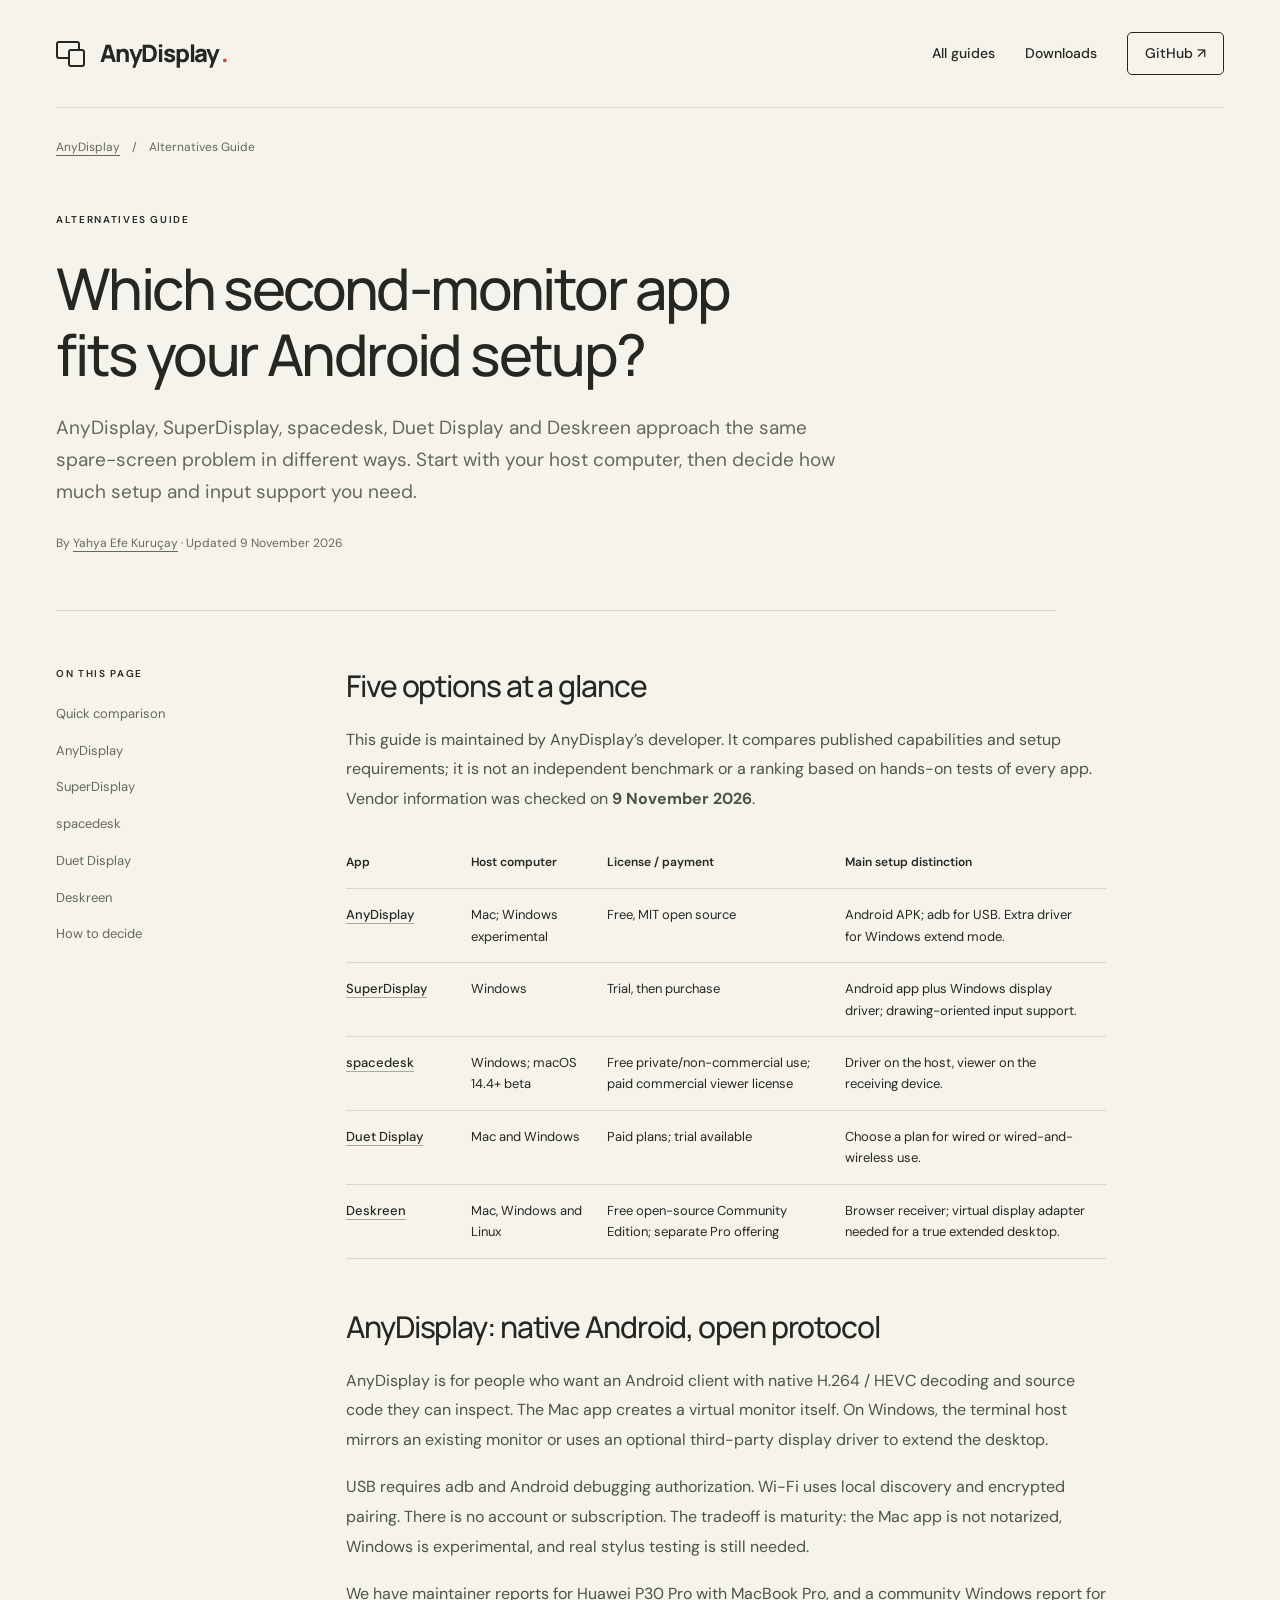
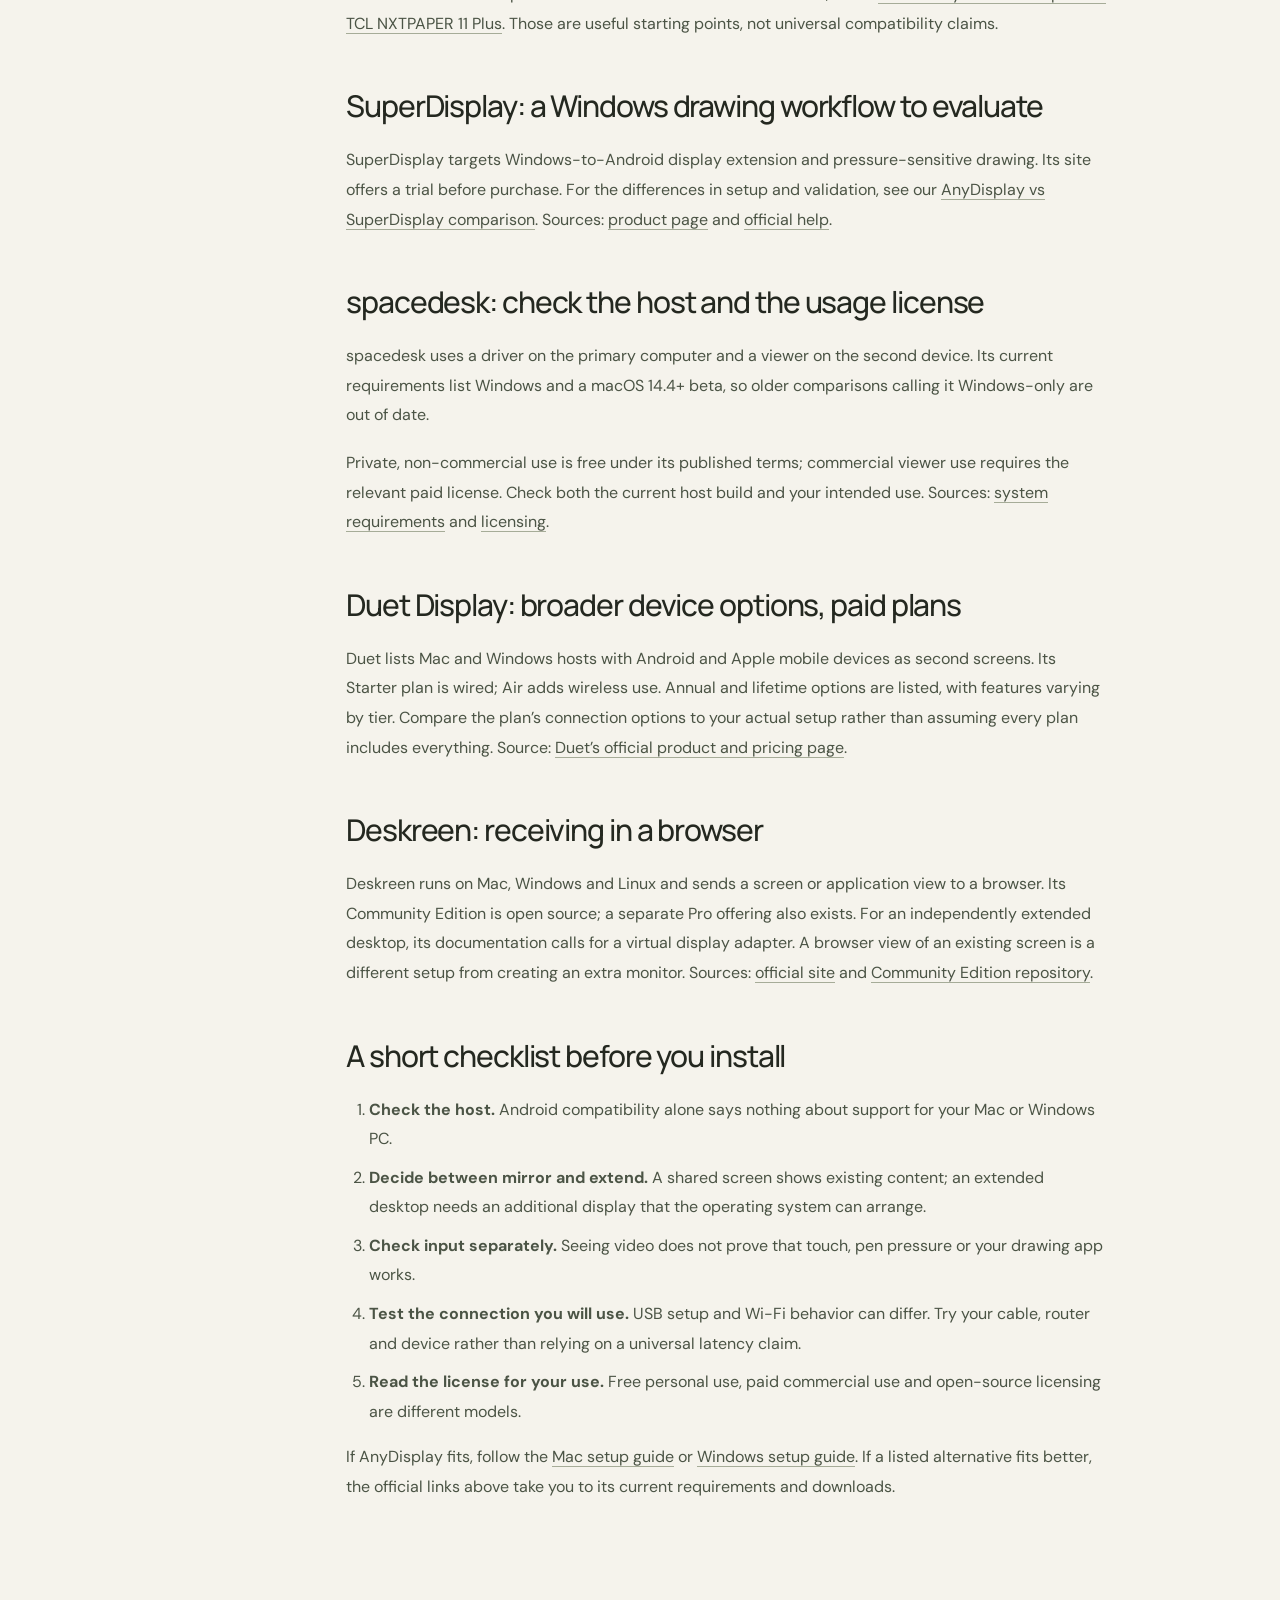
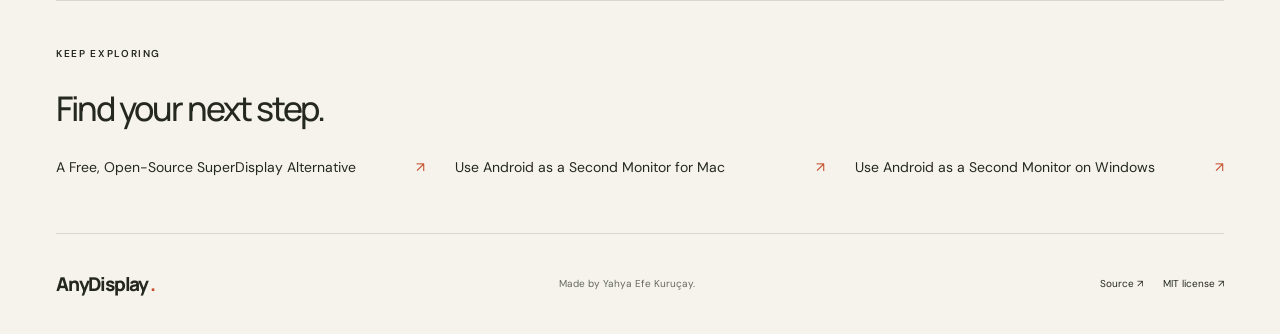
==== docs/android-second-monitor-apps/index.html @ 355de01a "Add comparison and setup guides for Android second monitors" ====
<!doctype html>
<html lang="en">
  <head>
    <meta charset="utf-8" />
    <meta name="viewport" content="width=device-width, initial-scale=1" />
    <title>Android Second Monitor Apps Compared | AnyDisplay</title>
    <meta
      name="description"
      content="Compare AnyDisplay, SuperDisplay, spacedesk, Duet Display and Deskreen for using Android as a second monitor. Platforms, licensing, setup and tradeoffs."
    />
    <meta name="theme-color" content="#f5f3ec" />
    <link
      rel="canonical"
      href="https://efekurucay.com/anydisplay/android-second-monitor-apps/"
    />
    <meta property="og:type" content="article" />
    <meta
      property="og:title"
      content="Android Second Monitor Apps Compared | AnyDisplay"
    />
    <meta
      property="og:description"
      content="Compare AnyDisplay, SuperDisplay, spacedesk, Duet Display and Deskreen for using Android as a second monitor. Platforms, licensing, setup and tradeoffs."
    />
    <meta
      property="og:url"
      content="https://efekurucay.com/anydisplay/android-second-monitor-apps/"
    />
    <meta
      property="og:image"
      content="https://efekurucay.com/anydisplay/assets/social-preview.png"
    />
    <meta name="twitter:card" content="summary_large_image" />
    <meta name="author" content="Yahya Efe Kuruçay" />
    <link rel="icon" href="../assets/logo.svg" type="image/svg+xml" />
    <link rel="preconnect" href="https://fonts.googleapis.com" />
    <link rel="preconnect" href="https://fonts.gstatic.com" crossorigin />
    <link
      href="https://fonts.googleapis.com/css2?family=DM+Sans:wght@400;450;500;600;700&family=Manrope:wght@400;500;600;700;800&display=swap"
      rel="stylesheet"
    />
    <link rel="stylesheet" href="../assets/site.css" />
    <link rel="stylesheet" href="../assets/guides.css" />
    <script type="application/ld+json">
      {
        "@context": "https://schema.org",
        "@graph": [
          {
            "@type": "TechArticle",
            "headline": "Which second-monitor app fits your Android setup?",
            "description": "Compare AnyDisplay, SuperDisplay, spacedesk, Duet Display and Deskreen for using Android as a second monitor. Platforms, licensing, setup and tradeoffs.",
            "url": "https://efekurucay.com/anydisplay/android-second-monitor-apps/",
            "mainEntityOfPage": "https://efekurucay.com/anydisplay/android-second-monitor-apps/",
            "datePublished": "2026-11-09",
            "dateModified": "2026-11-09",
            "author": {
              "@type": "Person",
              "name": "Yahya Efe Kuruçay",
              "url": "https://efekurucay.com/"
            },
            "inLanguage": "en",
            "image": "https://efekurucay.com/anydisplay/assets/social-preview.png"
          },
          {
            "@type": "BreadcrumbList",
            "itemListElement": [
              {
                "@type": "ListItem",
                "position": 1,
                "name": "AnyDisplay",
                "item": "https://efekurucay.com/anydisplay/"
              },
              {
                "@type": "ListItem",
                "position": 2,
                "name": "Which second-monitor app fits your Android setup?",
                "item": "https://efekurucay.com/anydisplay/android-second-monitor-apps/"
              }
            ]
          }
        ]
      }
    </script>
  </head>
  <body>
    <a class="skip" href="#main">Skip to content</a>
    <header class="header wrap">
      <a class="brand" href="../" aria-label="AnyDisplay home"
        ><span class="brand-mark" aria-hidden="true"><i></i><i></i></span
        >AnyDisplay<span class="wordmark-dot">.</span></a
      >
      <nav aria-label="Main navigation">
        <a href="../#guides">All guides</a><a href="../#download">Downloads</a
        ><a class="github-link" href="https://github.com/efekurucay/anydisplay"
          >GitHub ↗</a
        >
      </nav>
    </header>
    <main id="main" class="wrap">
      <nav class="breadcrumbs" aria-label="Breadcrumb">
        <a href="../">AnyDisplay</a><span aria-hidden="true">/</span
        ><span>Alternatives Guide</span>
      </nav>
      <div class="article-heading">
        <p class="eyebrow">ALTERNATIVES GUIDE</p>
        <h1>
          Which second-monitor app<br />
          fits your Android setup?
        </h1>
        <p class="article-lead">
          AnyDisplay, SuperDisplay, spacedesk, Duet Display and Deskreen
          approach the same spare-screen problem in different ways. Start with
          your host computer, then decide how much setup and input support you
          need.
        </p>
        <p class="article-byline">
          By <a href="https://efekurucay.com/">Yahya Efe Kuruçay</a> · Updated
          <time datetime="2026-11-09">9 November 2026</time>
        </p>
      </div>
      <div class="article-layout">
        <aside class="article-toc">
          <p class="eyebrow">ON THIS PAGE</p>
          <nav aria-label="On this page">
            <a href="#compare">Quick comparison</a
            ><a href="#anydisplay">AnyDisplay</a
            ><a href="#superdisplay">SuperDisplay</a
            ><a href="#spacedesk">spacedesk</a><a href="#duet">Duet Display</a
            ><a href="#deskreen">Deskreen</a><a href="#decide">How to decide</a>
          </nav>
        </aside>
        <article class="article-body">
          <section id="compare">
            <h2>Five options at a glance</h2>
            <p>
              This guide is maintained by AnyDisplay’s developer. It compares
              published capabilities and setup requirements; it is not an
              independent benchmark or a ranking based on hands-on tests of
              every app. Vendor information was checked on
              <strong>9 November 2026</strong>.
            </p>
            <div
              class="article-table"
              role="region"
              aria-label="Android second monitor app comparison"
              tabindex="0"
            >
              <table>
                <thead>
                  <tr>
                    <th scope="col">App</th>
                    <th scope="col">Host computer</th>
                    <th scope="col">License / payment</th>
                    <th scope="col">Main setup distinction</th>
                  </tr>
                </thead>
                <tbody>
                  <tr>
                    <th scope="row"><a href="../">AnyDisplay</a></th>
                    <td>Mac; Windows experimental</td>
                    <td>Free, MIT open source</td>
                    <td>
                      Android APK; adb for USB. Extra driver for Windows extend
                      mode.
                    </td>
                  </tr>
                  <tr>
                    <th scope="row">
                      <a href="https://superdisplay.app/">SuperDisplay</a>
                    </th>
                    <td>Windows</td>
                    <td>Trial, then purchase</td>
                    <td>
                      Android app plus Windows display driver; drawing-oriented
                      input support.
                    </td>
                  </tr>
                  <tr>
                    <th scope="row">
                      <a href="https://www.spacedesk.net/">spacedesk</a>
                    </th>
                    <td>Windows; macOS 14.4+ beta</td>
                    <td>
                      Free private/non-commercial use; paid commercial viewer
                      license
                    </td>
                    <td>Driver on the host, viewer on the receiving device.</td>
                  </tr>
                  <tr>
                    <th scope="row">
                      <a href="https://www.duetdisplay.com/">Duet Display</a>
                    </th>
                    <td>Mac and Windows</td>
                    <td>Paid plans; trial available</td>
                    <td>Choose a plan for wired or wired-and-wireless use.</td>
                  </tr>
                  <tr>
                    <th scope="row">
                      <a href="https://deskreen.com/">Deskreen</a>
                    </th>
                    <td>Mac, Windows and Linux</td>
                    <td>
                      Free open-source Community Edition; separate Pro offering
                    </td>
                    <td>
                      Browser receiver; virtual display adapter needed for a
                      true extended desktop.
                    </td>
                  </tr>
                </tbody>
              </table>
            </div>
          </section>
          <section id="anydisplay">
            <h2>AnyDisplay: native Android, open protocol</h2>
            <p>
              AnyDisplay is for people who want an Android client with native
              H.264 / HEVC decoding and source code they can inspect. The Mac
              app creates a virtual monitor itself. On Windows, the terminal
              host mirrors an existing monitor or uses an optional third-party
              display driver to extend the desktop.
            </p>
            <p>
              USB requires adb and Android debugging authorization. Wi-Fi uses
              local discovery and encrypted pairing. There is no account or
              subscription. The tradeoff is maturity: the Mac app is not
              notarized, Windows is experimental, and real stylus testing is
              still needed.
            </p>
            <p>
              We have maintainer reports for Huawei P30 Pro with MacBook Pro,
              and a
              <a href="https://github.com/efekurucay/anydisplay/pull/3"
                >community Windows report for TCL NXTPAPER 11 Plus</a
              >. Those are useful starting points, not universal compatibility
              claims.
            </p>
          </section>
          <section id="superdisplay">
            <h2>SuperDisplay: a Windows drawing workflow to evaluate</h2>
            <p>
              SuperDisplay targets Windows-to-Android display extension and
              pressure-sensitive drawing. Its site offers a trial before
              purchase. For the differences in setup and validation, see our
              <a href="../superdisplay-alternative/"
                >AnyDisplay vs SuperDisplay comparison</a
              >. Sources:
              <a href="https://superdisplay.app/">product page</a> and
              <a href="https://superdisplay.app/help/">official help</a>.
            </p>
          </section>
          <section id="spacedesk">
            <h2>spacedesk: check the host and the usage license</h2>
            <p>
              spacedesk uses a driver on the primary computer and a viewer on
              the second device. Its current requirements list Windows and a
              macOS 14.4+ beta, so older comparisons calling it Windows-only are
              out of date.
            </p>
            <p>
              Private, non-commercial use is free under its published terms;
              commercial viewer use requires the relevant paid license. Check
              both the current host build and your intended use. Sources:
              <a href="https://manual.spacedesk.net/SystemRequirements.html"
                >system requirements</a
              >
              and <a href="https://www.spacedesk.net/licensing/">licensing</a>.
            </p>
          </section>
          <section id="duet">
            <h2>Duet Display: broader device options, paid plans</h2>
            <p>
              Duet lists Mac and Windows hosts with Android and Apple mobile
              devices as second screens. Its Starter plan is wired; Air adds
              wireless use. Annual and lifetime options are listed, with
              features varying by tier. Compare the plan’s connection options to
              your actual setup rather than assuming every plan includes
              everything. Source:
              <a href="https://www.duetdisplay.com/"
                >Duet’s official product and pricing page</a
              >.
            </p>
          </section>
          <section id="deskreen">
            <h2>Deskreen: receiving in a browser</h2>
            <p>
              Deskreen runs on Mac, Windows and Linux and sends a screen or
              application view to a browser. Its Community Edition is open
              source; a separate Pro offering also exists. For an independently
              extended desktop, its documentation calls for a virtual display
              adapter. A browser view of an existing screen is a different setup
              from creating an extra monitor. Sources:
              <a href="https://deskreen.com/">official site</a> and
              <a href="https://github.com/pavlobu/deskreen"
                >Community Edition repository</a
              >.
            </p>
          </section>
          <section id="decide">
            <h2>A short checklist before you install</h2>
            <ol>
              <li>
                <strong>Check the host.</strong> Android compatibility alone
                says nothing about support for your Mac or Windows PC.
              </li>
              <li>
                <strong>Decide between mirror and extend.</strong> A shared
                screen shows existing content; an extended desktop needs an
                additional display that the operating system can arrange.
              </li>
              <li>
                <strong>Check input separately.</strong> Seeing video does not
                prove that touch, pen pressure or your drawing app works.
              </li>
              <li>
                <strong>Test the connection you will use.</strong> USB setup and
                Wi-Fi behavior can differ. Try your cable, router and device
                rather than relying on a universal latency claim.
              </li>
              <li>
                <strong>Read the license for your use.</strong> Free personal
                use, paid commercial use and open-source licensing are different
                models.
              </li>
            </ol>
            <p>
              If AnyDisplay fits, follow the
              <a href="../android-second-monitor-mac/">Mac setup guide</a> or
              <a href="../android-second-monitor-windows/"
                >Windows setup guide</a
              >. If a listed alternative fits better, the official links above
              take you to its current requirements and downloads.
            </p>
          </section>
        </article>
      </div>
      <section class="related-guides">
        <p class="eyebrow">KEEP EXPLORING</p>
        <h2>Find your next step.</h2>
        <div>
          <a href="../superdisplay-alternative/"
            >A Free, Open-Source SuperDisplay Alternative<span
              aria-hidden="true"
              >↗</span
            ></a
          ><a href="../android-second-monitor-mac/"
            >Use Android as a Second Monitor for Mac<span aria-hidden="true"
              >↗</span
            ></a
          ><a href="../android-second-monitor-windows/"
            >Use Android as a Second Monitor on Windows<span aria-hidden="true"
              >↗</span
            ></a
          >
        </div>
      </section>
    </main>
    <footer class="wrap">
      <a class="brand" href="../"
        >AnyDisplay<span class="wordmark-dot">.</span></a
      >
      <p>Made by <a href="https://efekurucay.com">Yahya Efe Kuruçay</a>.</p>
      <div>
        <a href="https://github.com/efekurucay/anydisplay">Source ↗</a
        ><a href="https://github.com/efekurucay/anydisplay/blob/main/LICENSE"
          >MIT license ↗</a
        >
      </div>
    </footer>
  </body>
</html>
---- docs/assets/site.css ----
:root {
  --paper: #f5f3ec;
  --ink: #242820;
  --muted: #65685e;
  --line: #d7d8cb;
  --orange: #c74b29;
  --lime: #d9ed9d;
  --green: #253e34;
  --font: "DM Sans", "Avenir Next", sans-serif;
  --display: "Manrope", "Avenir Next", sans-serif;
}
* {
  box-sizing: border-box;
}
html {
  scroll-behavior: smooth;
  scroll-padding-top: 25px;
}
body {
  margin: 0;
  background: var(--paper);
  color: var(--ink);
  font-family: var(--font);
  font-size: 16px;
  line-height: 1.6;
}
a {
  color: inherit;
  text-underline-offset: 4px;
}
button,
a {
  -webkit-tap-highlight-color: transparent;
}
a:focus-visible,
button:focus-visible,
summary:focus-visible,
[tabindex]:focus-visible {
  outline: 3px solid var(--orange);
  outline-offset: 6px;
}
button {
  font: inherit;
}
img {
  max-width: 100%;
  height: auto;
  display: block;
}
.wrap {
  max-width: 1280px;
  width: calc(100% - 112px);
  margin-inline: auto;
}
.skip {
  position: absolute;
  left: 20px;
  top: -100px;
  background: var(--ink);
  color: white;
  padding: 12px;
  z-index: 10;
}
.skip:focus {
  top: 10px;
}
.header {
  height: 108px;
  display: flex;
  align-items: center;
  justify-content: space-between;
  border-bottom: 1px solid var(--line);
}
.brand {
  font-family: var(--display);
  font-size: 24px;
  font-weight: 800;
  letter-spacing: -1.2px;
  text-decoration: none;
  display: flex;
  align-items: center;
  gap: 10px;
}
.wordmark-dot {
  color: var(--orange);
  margin-left: -8px;
}
.brand-mark {
  position: relative;
  width: 31px;
  height: 29px;
  display: inline-block;
  margin-right: 3px;
}
.brand-mark i {
  position: absolute;
  display: block;
  width: 24px;
  height: 18px;
  border: 2px solid var(--ink);
  border-radius: 3px;
  top: 2px;
  left: 0;
}
.brand-mark i + i {
  background: var(--paper);
  top: 10px;
  left: 12px;
  width: 17px;
  height: 18px;
}
nav {
  display: flex;
  gap: 30px;
  align-items: center;
  font-size: 14px;
  font-weight: 500;
}
nav a {
  text-decoration: none;
}
nav a:hover,
.text-link:hover {
  color: var(--orange);
}
.github-link {
  border: 1px solid var(--ink);
  padding: 9px 17px;
  border-radius: 5px;
}
.hero {
  display: grid;
  grid-template-columns: 1.02fr 1fr;
  gap: 8px;
  align-items: center;
  padding-top: 94px;
  padding-bottom: 94px;
  min-height: 660px;
}
.eyebrow {
  font: 600 10px/1.5 var(--font);
  letter-spacing: 1.65px;
  margin: 0 0 28px;
  display: flex;
  gap: 9px;
  align-items: center;
}
.status-dot {
  width: 7px;
  height: 7px;
  display: inline-block;
  flex-shrink: 0;
  border-radius: 50%;
  background: #688143;
}
.hero h1 {
  font: 600 clamp(42px, 4.7vw, 66px) / 1.07 var(--display);
  letter-spacing: -3.4px;
  margin: 0 0 28px;
  white-space: nowrap;
}
.hero h1 em {
  font-style: normal;
  color: var(--orange);
}
.hero-description {
  font-size: 21px;
  line-height: 1.5;
  margin: 0 0 16px;
  letter-spacing: -0.4px;
}
.hero-detail {
  max-width: 360px;
  font-size: 15px;
  color: var(--muted);
  margin: 0 0 29px;
}
.hero-actions {
  display: flex;
  gap: 22px;
  align-items: center;
}
.button {
  display: inline-flex;
  gap: 30px;
  align-items: center;
  justify-content: space-between;
  text-decoration: none;
  font-weight: 600;
  font-size: 14px;
  min-height: 51px;
  padding: 14px 21px;
  border-radius: 5px;
  transition:
    transform 0.2s,
    background 0.2s;
}
.button:hover {
  transform: translateY(-2px);
}
.primary {
  background: var(--orange);
  color: white;
}
.primary:hover {
  background: #ac3f22;
}
.dark {
  background: var(--ink);
  color: white;
}
.outline {
  border: 1px solid var(--line);
  background: transparent;
}
.outline:hover {
  background: white;
}
.text-link {
  font-size: 13px;
  font-weight: 600;
  text-decoration: none;
}
.fine-print {
  font-size: 11px;
  color: var(--muted);
  margin-top: 20px;
}
.hero-art {
  height: 430px;
  position: relative;
  isolation: isolate;
  margin-left: -15px;
}
.art-label {
  position: absolute;
  font-size: 9px;
  letter-spacing: 2px;
  font-weight: 500;
  color: var(--muted);
}
.top-label {
  left: 30px;
  top: 7px;
  display: flex;
  gap: 15px;
  align-items: center;
}
.tiny-cross {
  font-size: 23px;
  font-weight: 400;
}
.bottom-label {
  bottom: 1px;
  right: 0;
  display: flex;
  gap: 15px;
}
.orbit {
  border: 1px solid #dedfd1;
  border-radius: 50%;
  position: absolute;
  z-index: -1;
  width: 390px;
  height: 390px;
  top: 12px;
  left: 67px;
}
.orbit-two {
  width: 310px;
  height: 310px;
  left: 107px;
  top: 52px;
}
.laptop {
  position: absolute;
  width: 90%;
  left: 0;
  top: 78px;
  transform: rotate(-6deg);
}
.laptop-screen {
  background: #313832;
  border-radius: 13px 13px 4px 4px;
  padding: 9px 9px 12px;
  box-shadow: 0 18px 30px #28342216;
}
.desktop {
  position: relative;
  aspect-ratio: 1.63;
  background: #cbd9c5;
  overflow: hidden;
  border-radius: 5px;
}
.desktop-bar {
  height: 17px;
  display: flex;
  align-items: center;
  justify-content: space-between;
  padding: 0 12px;
  background: #e2e8da;
  font-size: 6px;
  font-weight: 700;
  position: relative;
  z-index: 1;
}
.sun {
  width: 90px;
  height: 90px;
  border-radius: 50%;
  background: #ecdd9c;
  position: absolute;
  right: 24px;
  top: 34px;
}
.hill {
  position: absolute;
  width: 100%;
  height: 85%;
  border-radius: 50% 70% 0 0;
  bottom: -26%;
  background: #718a66;
  transform: rotate(-24deg);
  left: -12%;
}
.hill-front {
  left: 45%;
  bottom: -31%;
  background: #355448;
  transform: rotate(25deg);
}
.work-window {
  position: absolute;
  top: 42px;
  left: 24px;
  width: 68%;
  background: #f7f6ee;
  border-radius: 4px;
  box-shadow: 0 9px 20px #1a30252b;
  overflow: hidden;
}
.window-bar {
  height: 20px;
  background: #eeeee4;
  display: flex;
  align-items: center;
  gap: 3px;
  padding: 0 7px;
}
.window-bar b {
  width: 4px;
  height: 4px;
  border-radius: 50%;
  background: #ba7964;
}
.window-bar b:nth-child(2) {
  background: #c7b96e;
}
.window-bar b:nth-child(3) {
  background: #8d9e75;
}
.window-bar span {
  font-size: 5px;
  color: #777d70;
  margin-left: 10px;
}
.window-content {
  padding: 17px 20px;
}
.window-content small {
  font-size: 5px;
  letter-spacing: 1px;
  color: var(--muted);
}
.window-content strong {
  font-family: var(--display);
  font-size: 21px;
  line-height: 1.25;
  display: block;
  letter-spacing: -1px;
  margin: 6px 0 12px;
}
.fake-lines {
  display: grid;
  gap: 4px;
}
.fake-lines i {
  height: 3px;
  background: #dcdfd1;
  width: 80%;
}
.fake-lines i:nth-child(2) {
  width: 90%;
}
.fake-lines i:nth-child(3) {
  width: 60%;
}
.laptop-base {
  position: relative;
  width: 109%;
  height: 11px;
  margin-left: -4.5%;
  background: linear-gradient(#b1b7ad, #d1d4cb);
  border-radius: 1px 1px 50% 50%;
  box-shadow: 0 20px 24px #30392a1a;
}
.laptop-base:after {
  content: "";
  position: absolute;
  left: 40%;
  top: 0;
  width: 20%;
  height: 4px;
  background: #8a9489;
  border-radius: 0 0 6px 6px;
}
.tablet {
  position: absolute;
  width: 39%;
  height: 242px;
  right: -13px;
  top: 175px;
  background: #30362e;
  border-radius: 17px;
  transform: rotate(9deg);
  padding: 9px;
  box-shadow: 0 18px 35px #23342d35;
}
.tablet-screen {
  position: relative;
  background: #e9b88a;
  height: 100%;
  border-radius: 9px;
  padding: 15px;
  overflow: hidden;
}
.tablet-camera {
  position: absolute;
  width: 3px;
  height: 3px;
  top: 4px;
  left: 50%;
  border-radius: 50%;
  background: #899388;
}
.tablet-note > span {
  font-size: 6px;
  letter-spacing: 1px;
}
.note-flower {
  font-size: 70px;
  line-height: 1.15;
  color: #953b27;
  margin-top: 7px;
}
.tablet-note strong {
  font: 600 22px/1.1 var(--display);
  letter-spacing: -1px;
  display: block;
}
.note-rule {
  height: 1px;
  background: #b78768;
  margin: 12px 0 5px;
}
.tablet-note small {
  font-size: 7px;
}
.tablet-toolbar {
  position: absolute;
  display: flex;
  justify-content: space-around;
  padding: 4px 5px;
  background: #28362eea;
  color: #f5f3ec;
  border-radius: 15px;
  width: 72%;
  bottom: 8px;
  left: 14%;
  font-size: 11px;
}
.connection-tag {
  position: absolute;
  display: flex;
  gap: 8px;
  align-items: center;
  left: 38px;
  bottom: 18px;
  background: var(--paper);
  border: 1px solid var(--line);
  border-radius: 4px;
  padding: 8px 12px;
  font-size: 9px;
  transform: rotate(-3deg);
}
.compatibility {
  display: flex;
  align-items: center;
  justify-content: space-between;
  gap: 24px;
  border-top: 1px solid var(--line);
  border-bottom: 1px solid var(--line);
  padding-block: 25px;
}
.compatibility > span {
  font-size: 9px;
  letter-spacing: 1.2px;
  color: var(--muted);
}
.compatibility > div {
  font: 600 16px var(--display);
  display: flex;
  align-items: center;
  gap: 12px;
}
.compatibility small {
  font: 400 10px var(--font);
  color: var(--muted);
}
.compatibility b {
  font-weight: 400;
  color: #94998a;
  font-size: 19px;
  margin: 0 9px;
}
.compatibility > a {
  font-size: 10px;
  text-decoration: none;
}
.section {
  padding-block: 95px;
}
h2 {
  font: 500 clamp(32px, 3.6vw, 48px) / 1.15 var(--display);
  letter-spacing: -2px;
  margin: 0;
}
h3 {
  font-family: var(--display);
  font-weight: 600;
  letter-spacing: -0.6px;
}
.intro {
  display: grid;
  grid-template-columns: 1fr 1fr;
  gap: 90px;
  padding-bottom: 65px;
}
.intro .eyebrow {
  margin-bottom: 20px;
}
.intro-copy {
  padding-top: 30px;
}
.intro-copy > p:first-child {
  font-size: 19px;
  line-height: 1.65;
  color: var(--ink);
  margin-top: 0;
}
.intro-copy p {
  font-size: 14px;
  color: var(--muted);
}
.intro-copy .text-link {
  display: inline-block;
  margin-top: 8px;
}
.features {
  display: grid;
  grid-template-columns: repeat(3, 1fr);
  margin-bottom: 95px;
}
.feature {
  padding: 22px 30px 10px 0;
  border-top: 1px solid var(--line);
  position: relative;
}
.feature + .feature {
  padding-left: 35px;
  border-left: 1px solid var(--line);
}
.feature-number {
  font-size: 10px;
  color: var(--muted);
  position: absolute;
  right: 25px;
  top: 23px;
}
.feature-symbol {
  height: 85px;
  font-size: 50px;
  font-weight: 400;
  line-height: 1.6;
  color: var(--green);
}
.screens {
  position: relative;
  width: 65px;
}
.screens span {
  position: absolute;
  top: 14px;
  left: 17px;
}
.feature h3 {
  font-size: 21px;
  margin: 13px 0;
}
.feature p {
  font-size: 13px;
  color: var(--muted);
  max-width: 300px;
  margin: 0;
}
.proof {
  background: var(--green);
  color: var(--paper);
}
.proof-grid {
  display: grid;
  grid-template-columns: 1fr 1.15fr;
  gap: 90px;
  align-items: center;
}
.proof .eyebrow {
  color: #cad6b6;
}
.proof h2 {
  font-size: 43px;
}
.proof p {
  color: #ccd4c6;
  font-size: 14px;
  max-width: 345px;
}
.measurement {
  display: flex;
  align-items: center;
  gap: 24px;
  margin-top: 26px;
}
.measurement > strong {
  font: 500 66px/1 var(--display);
  letter-spacing: -4px;
  color: var(--lime);
}
.measurement > strong span {
  font-size: 20px;
  letter-spacing: -0.5px;
  margin-left: 4px;
}
.measurement > div {
  font-size: 12px;
  line-height: 1.8;
}
.measurement small {
  font-size: 10px;
  color: #b9c8b2;
}
.proof .proof-note {
  font-size: 10px;
  margin-top: 22px;
  color: #b9c8b2;
}
.proof figure {
  margin: 0;
}
.proof-image {
  padding: 12px;
  border: 1px solid #697a67;
  border-radius: 14px;
  background: #1b2a24;
  box-shadow: 0 20px 50px #0002;
  transform: rotate(-3deg);
}
.proof-image img {
  border-radius: 7px;
}
.proof figcaption {
  font-size: 10px;
  color: #d1d8c8;
  margin-top: 28px;
  display: flex;
  align-items: center;
  gap: 8px;
}
.proof .status-dot {
  background: var(--lime);
}
.download .section-heading > p:last-child {
  font-size: 15px;
  color: var(--muted);
  margin: 17px 0 33px;
}
.download-grid {
  display: grid;
  grid-template-columns: repeat(3, 1fr);
  gap: 14px;
}
.download-card {
  padding: 25px;
  border: 1px solid var(--line);
  border-radius: 6px;
  display: flex;
  flex-direction: column;
}
.android-card {
  background: var(--lime);
  border-color: var(--lime);
}
.download-top {
  display: flex;
  align-items: center;
  justify-content: space-between;
  font-size: 9px;
  letter-spacing: 1px;
}
.download-top > span:last-child {
  font-size: 24px;
}
.download-card h3 {
  font-size: 29px;
  margin: 28px 0 5px;
  display: flex;
  align-items: center;
  gap: 10px;
  flex-wrap: wrap;
}
.download-card p {
  font-size: 12px;
  color: #555f4c;
  margin: 0 0 30px;
}
.download-card .button {
  font-size: 12px;
  gap: 6px;
  margin-top: auto;
  min-height: 47px;
}
.download-card small {
  display: block;
  font-size: 10px;
  color: #56634e;
  margin-top: 15px;
  min-height: 34px;
}
.experimental {
  font: 500 8px var(--font);
  letter-spacing: 0.1px;
  padding: 4px 6px;
  border: 1px solid #bbbfaf;
  border-radius: 3px;
}
.download-foot {
  display: flex;
  justify-content: space-between;
  font-size: 10px;
  margin-top: 20px;
  color: var(--muted);
}
.setup {
  background: #ebece2;
  border-block: 1px solid var(--line);
}
.setup-grid {
  display: grid;
  grid-template-columns: 1fr 1.2fr;
  gap: 90px;
}
.setup-grid > div > p:not(.eyebrow) {
  font-size: 14px;
  color: var(--muted);
  margin-top: 23px;
}
.platform-switch {
  display: flex;
  gap: 4px;
  padding: 4px;
  background: #dedfd3;
  width: max-content;
  border-radius: 6px;
  margin: 27px 0;
}
.platform-switch button {
  border: 0;
  background: transparent;
  padding: 9px 25px;
  cursor: pointer;
  border-radius: 4px;
  font-size: 12px;
  color: var(--muted);
}
.platform-switch button[aria-pressed="true"] {
  background: var(--paper);
  color: var(--ink);
  box-shadow: 0 1px 5px #2221;
}
.setup-steps ol {
  list-style: none;
  counter-reset: steps;
  margin: 0;
  padding: 0;
}
.setup-steps li {
  counter-increment: steps;
  position: relative;
  padding: 0 0 25px 45px;
  margin-bottom: 24px;
  border-bottom: 1px solid #d0d3c3;
}
.setup-steps li:last-child {
  border: 0;
  margin-bottom: 0;
  padding-bottom: 0;
}
.setup-steps li:before {
  content: "0" counter(steps);
  position: absolute;
  left: 0;
  top: 4px;
  font-size: 11px;
  color: #728066;
}
.setup-steps h3 {
  font-size: 19px;
  margin: 0 0 11px;
}
.setup-steps p {
  font-size: 13px;
  color: #5d6656;
  margin: 9px 0;
}
.setup-steps pre {
  white-space: pre-wrap;
  overflow-wrap: anywhere;
  background: #dedfd3;
  padding: 12px;
  font-size: 11px;
  border-radius: 4px;
}
.device-heading {
  display: flex;
  align-items: end;
  justify-content: space-between;
  margin-bottom: 35px;
}
.device-table {
  overflow-x: auto;
}
table {
  width: 100%;
  border-collapse: collapse;
  font-size: 13px;
  text-align: left;
}
th,
td {
  padding: 22px 15px 22px 0;
  border-bottom: 1px solid var(--line);
  vertical-align: top;
}
thead th {
  font-size: 10px;
  color: var(--muted);
  font-weight: 400;
  letter-spacing: 1px;
}
tbody th {
  font-weight: 500;
  width: 37%;
}
tbody th span {
  display: block;
  font-size: 10px;
  color: var(--muted);
  font-weight: 400;
  margin-top: 4px;
}
td a {
  font-size: 10px;
  color: var(--muted);
}
.faq {
  display: grid;
  grid-template-columns: 1fr 1.2fr;
  gap: 90px;
  border-top: 1px solid var(--line);
  padding-top: 65px;
}
.faq h2 {
  font-size: 34px;
}
.questions details {
  border-bottom: 1px solid var(--line);
}
summary {
  list-style: none;
  padding: 18px 30px 18px 0;
  cursor: pointer;
  position: relative;
  font-size: 14px;
  font-weight: 500;
}
summary::-webkit-details-marker {
  display: none;
}
summary:after {
  content: "+";
  position: absolute;
  right: 0;
  font-size: 20px;
  font-weight: 400;
  top: 13px;
}
details[open] summary:after {
  content: "−";
}
.questions p {
  font-size: 13px;
  color: var(--muted);
  margin: 0 0 23px;
  padding-right: 20px;
}
.closing {
  background: #e5e8d7;
  padding-block: 75px;
  overflow: hidden;
}
.closing .wrap {
  position: relative;
}
.closing h2 {
  font-size: 52px;
  margin-bottom: 30px;
  max-width: 650px;
}
.closing .eyebrow {
  margin-bottom: 22px;
}
.closing-flower {
  position: absolute;
  right: 25px;
  top: -30px;
  color: #8a9b6d;
  font-size: 260px;
  line-height: 1;
  transform: rotate(15deg);
  pointer-events: none;
}
footer {
  display: flex;
  align-items: center;
  justify-content: space-between;
  padding-block: 32px;
  gap: 20px;
}
footer .brand {
  font-size: 19px;
}
footer p {
  font-size: 10px;
  color: var(--muted);
}
footer > div {
  display: flex;
  gap: 20px;
  font-size: 10px;
}
footer a {
  text-decoration: none;
}
[hidden] {
  display: none !important;
}
@media (min-width: 1500px) {
  .hero h1 {
    font-size: 74px;
  }
  .hero-art {
    height: 470px;
  }
  .laptop {
    top: 90px;
  }
  .tablet {
    height: 270px;
    top: 200px;
  }
  .window-content strong {
    font-size: 27px;
  }
  .window-content {
    padding: 25px;
  }
  .tablet-note strong {
    font-size: 26px;
  }
  .note-flower {
    font-size: 82px;
  }
}
@media (max-width: 1050px) {
  .wrap {
    width: calc(100% - 64px);
  }
  .hero {
    padding-block: 65px;
    min-height: 590px;
  }
  .hero h1 {
    font-size: 48px;
    letter-spacing: -2.7px;
  }
  .hero-actions {
    gap: 14px;
  }
  .hero-actions .text-link {
    font-size: 11px;
  }
  .hero-art {
    height: 360px;
    margin-left: 0;
  }
  .tablet {
    height: 210px;
    top: 140px;
    right: 0;
  }
  .laptop {
    top: 60px;
  }
  .window-content {
    padding: 12px;
  }
  .window-content strong {
    font-size: 18px;
  }
  .work-window {
    top: 30px;
    left: 16px;
  }
  .tablet-screen {
    padding: 11px;
  }
  .tablet-note strong {
    font-size: 19px;
  }
  .note-flower {
    font-size: 53px;
  }
  .orbit {
    width: 300px;
    height: 300px;
    left: 30px;
    top: 20px;
  }
  .orbit-two {
    width: 230px;
    height: 230px;
    left: 65px;
    top: 55px;
  }
  .top-label {
    top: 0;
    left: 10px;
  }
  .bottom-label {
    bottom: -25px;
  }
  .connection-tag {
    bottom: 0;
    left: 0;
    font-size: 8px;
  }
  .compatibility {
    flex-wrap: wrap;
  }
  .compatibility > span {
    display: none;
  }
  .intro,
  .proof-grid,
  .setup-grid,
  .faq {
    gap: 45px;
  }
  .download-card {
    padding: 20px;
  }
  .download-card h3 {
    font-size: 25px;
  }
  .closing-flower {
    font-size: 210px;
    right: 0;
    top: 0;
  }
}
@media (max-width: 760px) {
  .wrap {
    width: calc(100% - 40px);
  }
  .header {
    height: 80px;
  }
  .brand {
    font-size: 22px;
  }
  nav {
    gap: 16px;
  }
  nav > a:first-child {
    display: none;
  }
  nav a {
    font-size: 11px;
  }
  .github-link {
    padding: 7px 10px;
  }
  .hero {
    grid-template-columns: 1fr;
    padding-top: 50px;
    padding-bottom: 50px;
    gap: 35px;
    min-height: auto;
  }
  .hero h1 {
    font-size: clamp(43px, 8.6vw, 64px);
    letter-spacing: -2.5px;
  }
  .eyebrow {
    font-size: 9px;
    margin-bottom: 22px;
    letter-spacing: 1.2px;
  }
  .hero-description {
    font-size: 20px;
  }
  .hero-detail {
    max-width: 410px;
  }
  .hero-actions {
    gap: 25px;
  }
  .hero-actions .text-link {
    font-size: 12px;
  }
  .hero-art {
    width: min(500px, 100%);
    justify-self: center;
    height: 390px;
    margin-top: 5px;
  }
  .laptop {
    top: 65px;
    width: 88%;
  }
  .tablet {
    top: 160px;
    width: 37%;
    height: 228px;
  }
  .window-content {
    padding: 18px;
  }
  .window-content strong {
    font-size: 22px;
  }
  .tablet-note strong {
    font-size: 23px;
  }
  .note-flower {
    font-size: 62px;
  }
  .orbit {
    left: 15%;
    width: 320px;
    height: 320px;
  }
  .orbit-two {
    left: calc(15% + 35px);
    top: 55px;
    width: 250px;
    height: 250px;
  }
  .bottom-label {
    bottom: -10px;
    font-size: 8px;
  }
  .connection-tag {
    bottom: 10px;
  }
  .compatibility {
    justify-content: center;
    gap: 15px;
    padding-block: 22px;
  }
  .compatibility > div {
    font-size: 13px;
    gap: 7px;
  }
  .compatibility small {
    font-size: 9px;
  }
  .compatibility b {
    margin: 0 4px;
  }
  .compatibility > a {
    display: none;
  }
  .section {
    padding-block: 60px;
  }
  .intro,
  .proof-grid,
  .setup-grid,
  .faq {
    grid-template-columns: 1fr;
    gap: 27px;
  }
  .intro {
    padding-bottom: 35px;
  }
  h2 {
    font-size: 36px;
  }
  .intro-copy {
    padding-top: 0;
  }
  .intro-copy > p:first-child {
    font-size: 18px;
  }
  .features {
    grid-template-columns: 1fr;
    margin-bottom: 55px;
  }
  .feature,
  .feature + .feature {
    padding: 24px 0 25px 76px;
    border-left: 0;
  }
  .feature-symbol {
    position: absolute;
    left: 0;
    top: 24px;
    font-size: 38px;
  }
  .feature h3 {
    margin: 0 0 8px;
    font-size: 20px;
  }
  .feature p {
    max-width: none;
    font-size: 13px;
  }
  .feature-number {
    right: 0;
    top: 28px;
  }
  .proof h2 {
    font-size: 36px;
  }
  .proof h2 br:nth-child(2) {
    display: none;
  }
  .proof-grid {
    gap: 35px;
  }
  .proof p {
    max-width: none;
  }
  .proof-image {
    transform: rotate(-2deg);
    margin: 0 6px;
  }
  .proof figcaption {
    font-size: 9px;
    margin-top: 22px;
  }
  .download-grid {
    grid-template-columns: 1fr;
    gap: 12px;
  }
  .download-card {
    padding: 23px;
  }
  .download-card h3 {
    margin: 15px 0 5px;
    font-size: 29px;
  }
  .download-card p {
    margin-bottom: 20px;
  }
  .download-card small {
    min-height: 0;
  }
  .download-top {
    font-size: 9px;
  }
  .download-card .button {
    font-size: 13px;
  }
  .download-foot {
    gap: 20px;
    font-size: 9px;
  }
  .setup-grid {
    gap: 35px;
  }
  .setup-steps li {
    padding-left: 36px;
  }
  .device-heading {
    align-items: start;
    flex-direction: column;
    gap: 20px;
  }
  .device-table table {
    min-width: 560px;
  }
  th,
  td {
    font-size: 12px;
  }
  .faq {
    padding-top: 50px;
  }
  .closing {
    padding-block: 55px;
  }
  .closing h2 {
    font-size: 36px;
    max-width: 80%;
    position: relative;
    z-index: 1;
  }
  .closing-flower {
    font-size: 145px;
    right: -28px;
    top: 85px;
    opacity: 0.5;
  }
  .closing .button {
    position: relative;
    z-index: 1;
  }
  .closing .eyebrow {
    font-size: 8px;
  }
  footer {
    flex-wrap: wrap;
    gap: 13px;
    padding-block: 26px;
  }
  footer p {
    order: 3;
    width: 100%;
    margin: 0;
  }
  footer > div {
    font-size: 10px;
  }
}
@media (max-width: 390px) {
  .hero h1 {
    font-size: clamp(33px, 10.2vw, 40px);
  }
  .hero-actions {
    flex-wrap: wrap;
  }
  .header nav > a:not(.github-link) {
    display: none;
  }
  .hero-art {
    height: 320px;
  }
  .tablet {
    height: 190px;
    top: 125px;
  }
  .tablet-note strong {
    font-size: 18px;
  }
  .note-flower {
    font-size: 40px;
  }
  .tablet-screen {
    padding: 9px;
  }
  .tablet-note > span {
    font-size: 5px;
  }
  .window-content {
    padding: 10px;
  }
  .window-content strong {
    font-size: 17px;
  }
  .work-window {
    top: 26px;
  }
  .orbit {
    width: 260px;
    height: 260px;
    left: 10%;
  }
  .orbit-two {
    width: 200px;
    height: 200px;
    left: calc(10% + 30px);
    top: 50px;
  }
  .hero-actions {
    gap: 15px;
  }
  .hero-actions .text-link {
    font-size: 10px;
  }
  .bottom-label {
    font-size: 7px;
  }
}
@media (prefers-reduced-motion: reduce) {
  html {
    scroll-behavior: auto;
  }
  .button {
    transition: none;
  }
}
---- docs/assets/guides.css ----
.guides {
  border-top: 1px solid var(--line);
}
.guide-grid {
  display: grid;
  grid-template-columns: repeat(2, minmax(0, 1fr));
  gap: 0 48px;
  margin-top: 38px;
}
.guide-card {
  display: block;
  text-decoration: none;
  border-top: 1px solid var(--line);
  padding: 26px 0;
}
.guide-card .eyebrow {
  margin-bottom: 15px;
  color: var(--muted);
}
.guide-card h3 {
  font-size: 22px;
  line-height: 1.35;
  margin: 0 0 12px;
}
.guide-card h3 span {
  color: var(--orange);
  display: inline-block;
  transition: transform 0.2s;
}
.guide-card:hover h3 span {
  transform: translate(3px, -3px);
}
.guide-card p {
  font-size: 14px;
  color: var(--muted);
  max-width: 440px;
  margin: 0;
}
.breadcrumbs {
  justify-content: flex-start;
  font-size: 12px;
  font-weight: 400;
  color: var(--muted);
  gap: 12px;
  padding-top: 30px;
}
.breadcrumbs a {
  text-decoration: underline;
}
.article-heading {
  padding: 55px 0 45px;
  border-bottom: 1px solid var(--line);
  max-width: 1000px;
}
.article-heading h1 {
  font: 500 clamp(34px, 4.5vw, 60px) / 1.15 var(--display);
  letter-spacing: -2.6px;
  margin: 0 0 24px;
}
.article-lead {
  font-size: 19px;
  line-height: 1.7;
  max-width: 790px;
  margin: 0 0 25px;
  color: var(--muted);
}
.article-byline {
  font-size: 12px;
  color: var(--muted);
}
.article-layout {
  display: grid;
  grid-template-columns: 220px minmax(0, 760px);
  gap: 70px;
  padding: 55px 0 80px;
  align-items: start;
}
.article-toc {
  min-width: 0;
  position: sticky;
  top: 35px;
}
.article-toc .eyebrow {
  margin-bottom: 15px;
}
.article-toc nav {
  display: flex;
  flex-direction: column;
  gap: 0;
  align-items: stretch;
  font-size: 13px;
  font-weight: 400;
}
.article-toc nav a {
  display: block;
  padding: 8px 0;
  color: var(--muted);
}
.article-toc nav a:hover {
  color: var(--orange);
}
.article-body section + section {
  margin-top: 48px;
}
.article-body {
  min-width: 0;
}
.article-body h2 {
  font-size: 30px;
  letter-spacing: -1.1px;
  line-height: 1.3;
  margin: 0 0 20px;
}
.article-body h3 {
  font-size: 20px;
  margin: 26px 0 10px;
}
.article-body p,
.article-body li,
.article-body dd {
  font-size: 16px;
  line-height: 1.85;
  color: #4b5445;
}
.article-body p {
  margin: 0 0 18px;
}
.article-body li {
  margin: 0 0 9px;
}
.article-body ul,
.article-body ol {
  padding-left: 23px;
}
.article-body a:not(.button) {
  text-decoration-color: #a6ac98;
}
.article-body a:hover {
  color: var(--orange);
}
.article-body .button {
  margin-top: 12px;
}
.article-body pre {
  padding: 18px 21px;
  background: #e8ebdf;
  border: 1px solid var(--line);
  border-radius: 5px;
  white-space: pre-wrap;
  overflow-wrap: anywhere;
  font-size: 13px;
}
.article-body code {
  font-size: 0.85em;
}
.article-body dt {
  font-weight: 600;
  margin: 22px 0 6px;
}
.article-body dd {
  margin: 0;
}
.article-table {
  overflow-x: auto;
  margin: 25px 0;
}
.article-table table {
  min-width: 620px;
}
.article-table th,
.article-table td {
  padding: 15px 16px 15px 0;
  line-height: 1.65;
  font-size: 13px;
}
.article-table tbody th {
  width: auto;
  min-width: 125px;
}
.article-table thead th {
  font-weight: 600;
  color: var(--ink);
  letter-spacing: 0;
  font-size: 12px;
}
.article-body .source-note {
  font-size: 12px;
  line-height: 1.7;
  color: var(--muted);
}
.related-guides {
  border-block: 1px solid var(--line);
  padding: 45px 0 55px;
}
.related-guides h2 {
  font-size: 34px;
}
.related-guides > div {
  display: grid;
  grid-template-columns: repeat(3, minmax(0, 1fr));
  gap: 30px;
  margin-top: 28px;
}
.related-guides > div > a {
  display: flex;
  align-items: start;
  justify-content: space-between;
  gap: 15px;
  font-size: 14px;
  text-decoration: none;
}
.related-guides > div > a span {
  color: var(--orange);
}
.related-guides > div > a:hover {
  text-decoration: underline;
}
@media (max-width: 1050px) {
  .article-layout {
    grid-template-columns: 170px minmax(0, 1fr);
    gap: 40px;
  }
  .article-toc nav {
    gap: 0;
  }
}
@media (max-width: 760px) {
  .guide-grid {
    grid-template-columns: 1fr;
    gap: 0;
  }
  .guide-card h3 {
    font-size: 21px;
  }
  .article-heading {
    padding: 35px 0 25px;
  }
  .article-heading h1 {
    font-size: 37px;
    letter-spacing: -1.7px;
  }
  .article-heading h1 br {
    display: none;
  }
  .article-lead {
    font-size: 17px;
  }
  .article-layout {
    grid-template-columns: 1fr;
    gap: 30px;
    padding: 30px 0 50px;
  }
  .article-toc {
    position: static;
    border-bottom: 1px solid var(--line);
    padding-bottom: 20px;
  }
  .article-toc nav {
    flex-direction: row;
    flex-wrap: wrap;
    gap: 4px 20px;
  }
  .article-toc nav a:first-child {
    display: block;
  }
  .article-body h2 {
    font-size: 27px;
  }
  .article-body p,
  .article-body li,
  .article-body dd {
    font-size: 15px;
  }
  .related-guides > div {
    grid-template-columns: 1fr;
    gap: 20px;
  }
  .breadcrumbs a:first-child {
    display: inline;
  }
  .breadcrumbs {
    font-size: 11px;
    gap: 10px;
  }
  .article-body section + section {
    margin-top: 35px;
  }
}
@media (prefers-reduced-motion: reduce) {
  .guide-card h3 span {
    transition: none;
  }
}
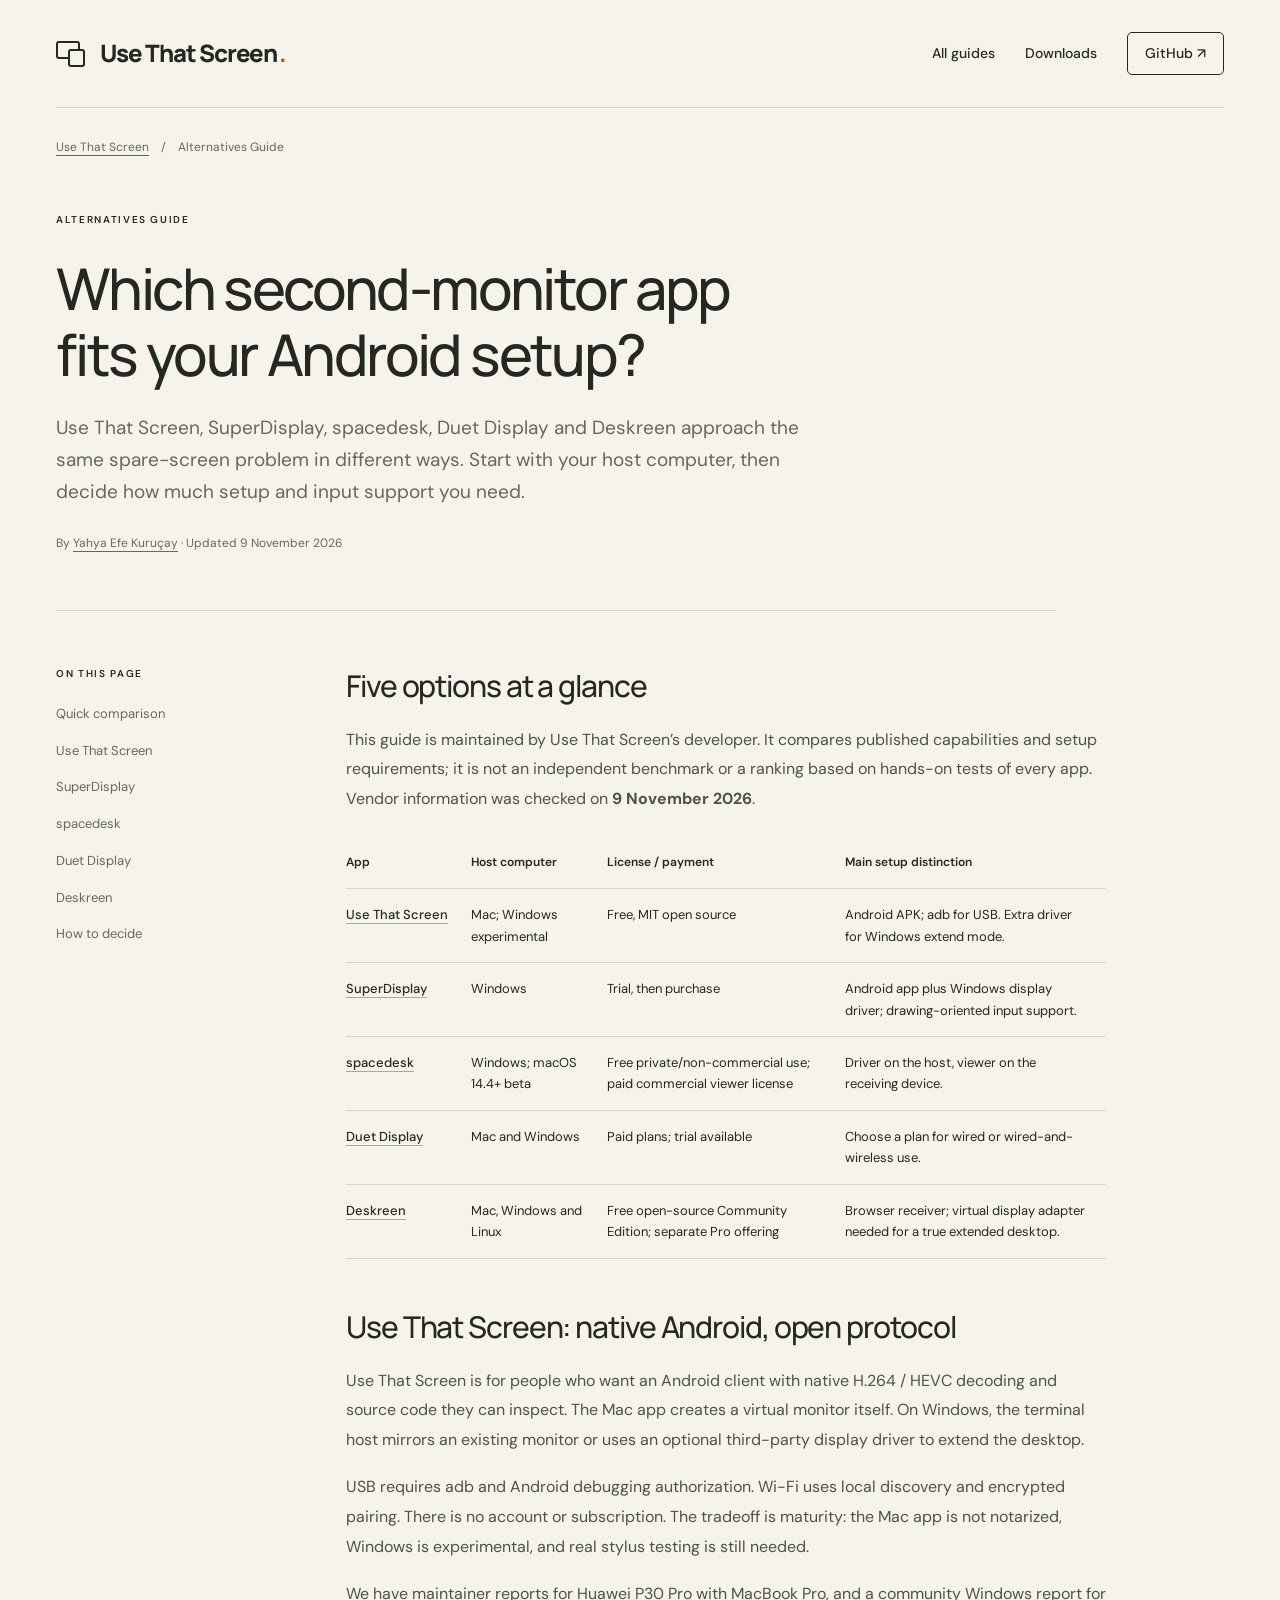
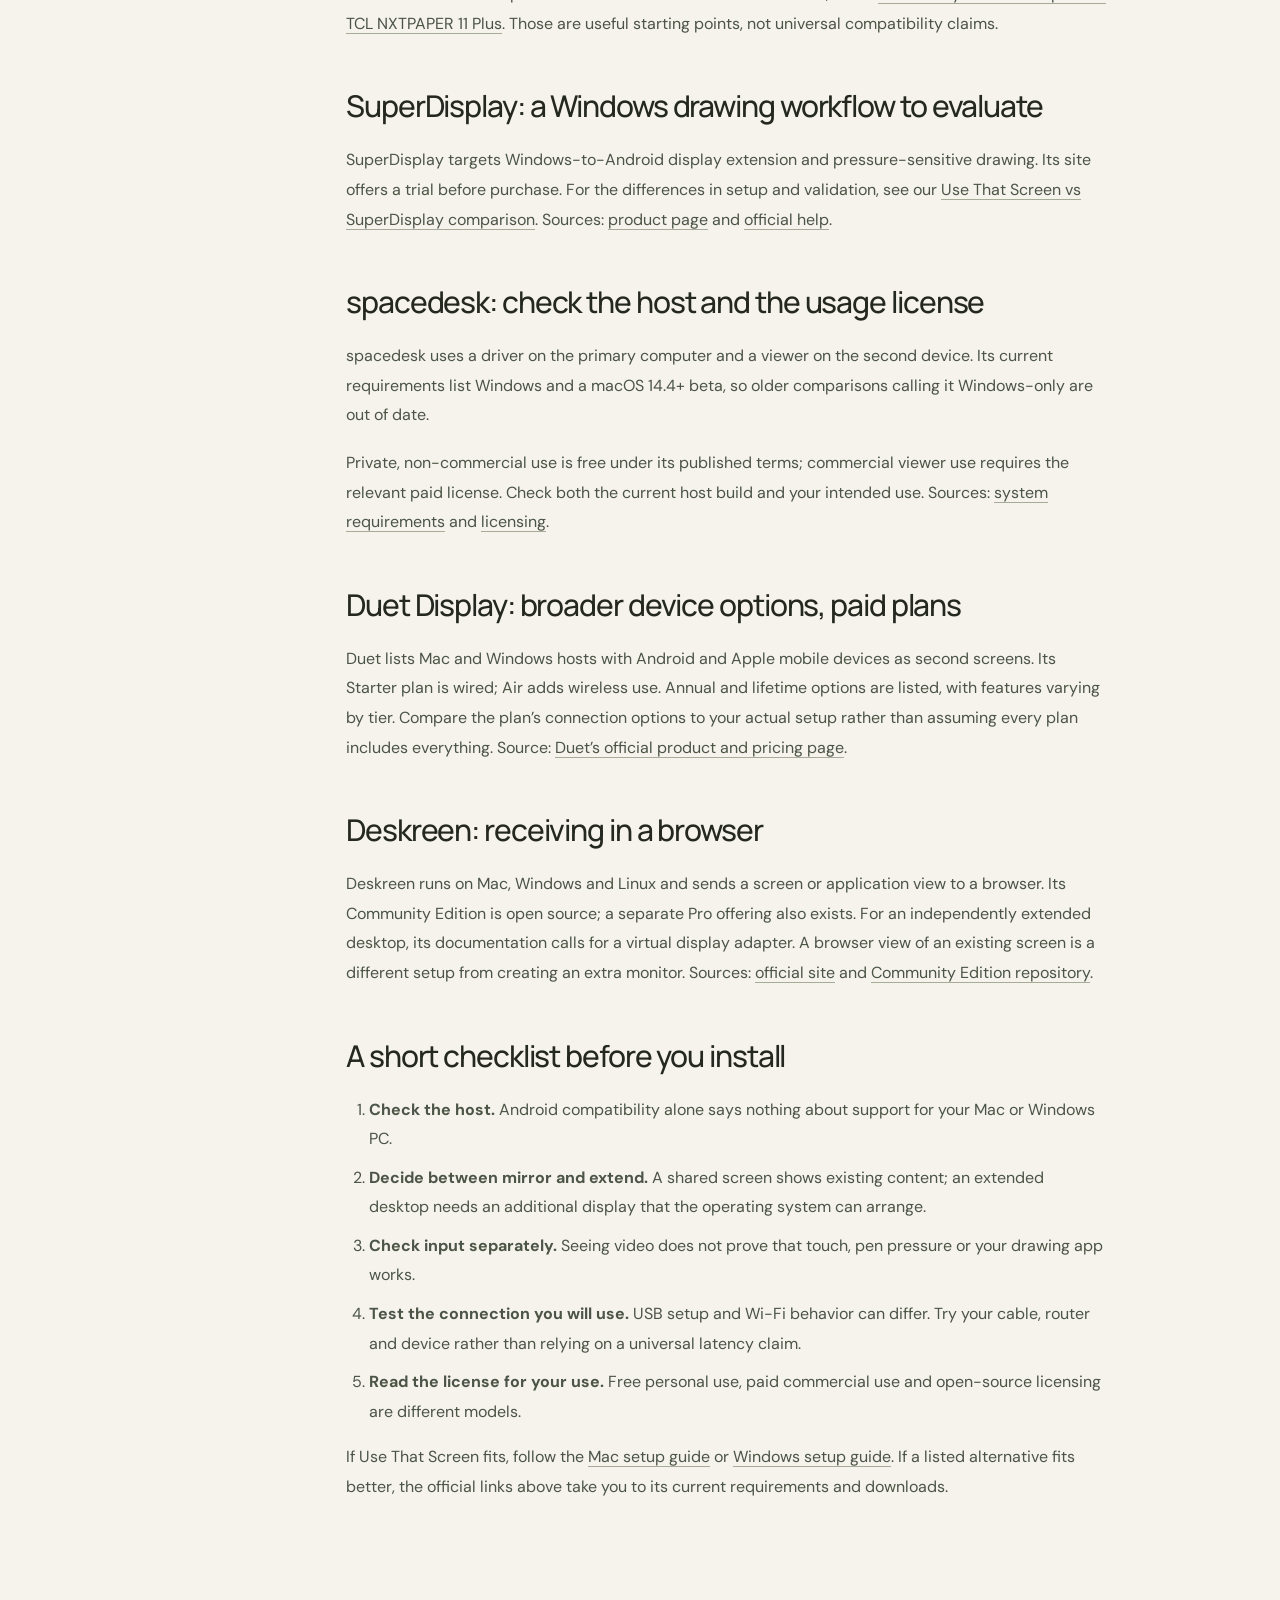
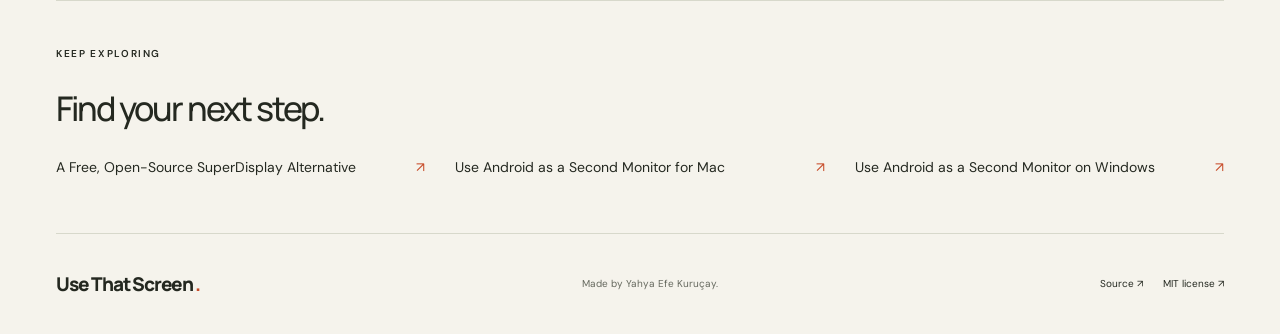
==== commit a8e5511d: "feat: rebrand as Use That Screen" ====
--- a/docs/android-second-monitor-apps/index.html
+++ b/docs/android-second-monitor-apps/index.html
@@ -3,32 +3,32 @@
   <head>
     <meta charset="utf-8" />
     <meta name="viewport" content="width=device-width, initial-scale=1" />
-    <title>Android Second Monitor Apps Compared | AnyDisplay</title>
+    <title>Android Second Monitor Apps Compared | Use That Screen</title>
     <meta
       name="description"
-      content="Compare AnyDisplay, SuperDisplay, spacedesk, Duet Display and Deskreen for using Android as a second monitor. Platforms, licensing, setup and tradeoffs."
+      content="Compare Use That Screen, SuperDisplay, spacedesk, Duet Display and Deskreen for using Android as a second monitor. Platforms, licensing, setup and tradeoffs."
     />
     <meta name="theme-color" content="#f5f3ec" />
     <link
       rel="canonical"
-      href="https://efekurucay.com/anydisplay/android-second-monitor-apps/"
+      href="https://usethatscreen.com/android-second-monitor-apps/"
     />
     <meta property="og:type" content="article" />
     <meta
       property="og:title"
-      content="Android Second Monitor Apps Compared | AnyDisplay"
+      content="Android Second Monitor Apps Compared | Use That Screen"
     />
     <meta
       property="og:description"
-      content="Compare AnyDisplay, SuperDisplay, spacedesk, Duet Display and Deskreen for using Android as a second monitor. Platforms, licensing, setup and tradeoffs."
+      content="Compare Use That Screen, SuperDisplay, spacedesk, Duet Display and Deskreen for using Android as a second monitor. Platforms, licensing, setup and tradeoffs."
     />
     <meta
       property="og:url"
-      content="https://efekurucay.com/anydisplay/android-second-monitor-apps/"
+      content="https://usethatscreen.com/android-second-monitor-apps/"
     />
     <meta
       property="og:image"
-      content="https://efekurucay.com/anydisplay/assets/social-preview.png"
+      content="https://usethatscreen.com/assets/social-preview.png"
     />
     <meta name="twitter:card" content="summary_large_image" />
     <meta name="author" content="Yahya Efe Kuruçay" />
@@ -48,9 +48,9 @@
           {
             "@type": "TechArticle",
             "headline": "Which second-monitor app fits your Android setup?",
-            "description": "Compare AnyDisplay, SuperDisplay, spacedesk, Duet Display and Deskreen for using Android as a second monitor. Platforms, licensing, setup and tradeoffs.",
-            "url": "https://efekurucay.com/anydisplay/android-second-monitor-apps/",
-            "mainEntityOfPage": "https://efekurucay.com/anydisplay/android-second-monitor-apps/",
+            "description": "Compare Use That Screen, SuperDisplay, spacedesk, Duet Display and Deskreen for using Android as a second monitor. Platforms, licensing, setup and tradeoffs.",
+            "url": "https://usethatscreen.com/android-second-monitor-apps/",
+            "mainEntityOfPage": "https://usethatscreen.com/android-second-monitor-apps/",
             "datePublished": "2026-11-09",
             "dateModified": "2026-11-09",
             "author": {
@@ -59,7 +59,7 @@
               "url": "https://efekurucay.com/"
             },
             "inLanguage": "en",
-            "image": "https://efekurucay.com/anydisplay/assets/social-preview.png"
+            "image": "https://usethatscreen.com/assets/social-preview.png"
           },
           {
             "@type": "BreadcrumbList",
@@ -67,14 +67,14 @@
               {
                 "@type": "ListItem",
                 "position": 1,
-                "name": "AnyDisplay",
-                "item": "https://efekurucay.com/anydisplay/"
+                "name": "Use That Screen",
+                "item": "https://usethatscreen.com/"
               },
               {
                 "@type": "ListItem",
                 "position": 2,
                 "name": "Which second-monitor app fits your Android setup?",
-                "item": "https://efekurucay.com/anydisplay/android-second-monitor-apps/"
+                "item": "https://usethatscreen.com/android-second-monitor-apps/"
               }
             ]
           }
@@ -85,9 +85,9 @@
   <body>
     <a class="skip" href="#main">Skip to content</a>
     <header class="header wrap">
-      <a class="brand" href="../" aria-label="AnyDisplay home"
+      <a class="brand" href="../" aria-label="Use That Screen home"
         ><span class="brand-mark" aria-hidden="true"><i></i><i></i></span
-        >AnyDisplay<span class="wordmark-dot">.</span></a
+        >Use That Screen<span class="wordmark-dot">.</span></a
       >
       <nav aria-label="Main navigation">
         <a href="../#guides">All guides</a><a href="../#download">Downloads</a
@@ -98,7 +98,7 @@
     </header>
     <main id="main" class="wrap">
       <nav class="breadcrumbs" aria-label="Breadcrumb">
-        <a href="../">AnyDisplay</a><span aria-hidden="true">/</span
+        <a href="../">Use That Screen</a><span aria-hidden="true">/</span
         ><span>Alternatives Guide</span>
       </nav>
       <div class="article-heading">
@@ -108,7 +108,7 @@
           fits your Android setup?
         </h1>
         <p class="article-lead">
-          AnyDisplay, SuperDisplay, spacedesk, Duet Display and Deskreen
+          Use That Screen, SuperDisplay, spacedesk, Duet Display and Deskreen
           approach the same spare-screen problem in different ways. Start with
           your host computer, then decide how much setup and input support you
           need.
@@ -123,7 +123,7 @@
           <p class="eyebrow">ON THIS PAGE</p>
           <nav aria-label="On this page">
             <a href="#compare">Quick comparison</a
-            ><a href="#anydisplay">AnyDisplay</a
+            ><a href="#anydisplay">Use That Screen</a
             ><a href="#superdisplay">SuperDisplay</a
             ><a href="#spacedesk">spacedesk</a><a href="#duet">Duet Display</a
             ><a href="#deskreen">Deskreen</a><a href="#decide">How to decide</a>
@@ -133,7 +133,7 @@
           <section id="compare">
             <h2>Five options at a glance</h2>
             <p>
-              This guide is maintained by AnyDisplay’s developer. It compares
+              This guide is maintained by Use That Screen’s developer. It compares
               published capabilities and setup requirements; it is not an
               independent benchmark or a ranking based on hands-on tests of
               every app. Vendor information was checked on
@@ -156,7 +156,7 @@
                 </thead>
                 <tbody>
                   <tr>
-                    <th scope="row"><a href="../">AnyDisplay</a></th>
+                    <th scope="row"><a href="../">Use That Screen</a></th>
                     <td>Mac; Windows experimental</td>
                     <td>Free, MIT open source</td>
                     <td>
@@ -212,9 +212,9 @@
             </div>
           </section>
           <section id="anydisplay">
-            <h2>AnyDisplay: native Android, open protocol</h2>
-            <p>
-              AnyDisplay is for people who want an Android client with native
+            <h2>Use That Screen: native Android, open protocol</h2>
+            <p>
+              Use That Screen is for people who want an Android client with native
               H.264 / HEVC decoding and source code they can inspect. The Mac
               app creates a virtual monitor itself. On Windows, the terminal
               host mirrors an existing monitor or uses an optional third-party
@@ -243,7 +243,7 @@
               pressure-sensitive drawing. Its site offers a trial before
               purchase. For the differences in setup and validation, see our
               <a href="../superdisplay-alternative/"
-                >AnyDisplay vs SuperDisplay comparison</a
+                >Use That Screen vs SuperDisplay comparison</a
               >. Sources:
               <a href="https://superdisplay.app/">product page</a> and
               <a href="https://superdisplay.app/help/">official help</a>.
@@ -324,7 +324,7 @@
               </li>
             </ol>
             <p>
-              If AnyDisplay fits, follow the
+              If Use That Screen fits, follow the
               <a href="../android-second-monitor-mac/">Mac setup guide</a> or
               <a href="../android-second-monitor-windows/"
                 >Windows setup guide</a
@@ -357,7 +357,7 @@
     </main>
     <footer class="wrap">
       <a class="brand" href="../"
-        >AnyDisplay<span class="wordmark-dot">.</span></a
+        >Use That Screen<span class="wordmark-dot">.</span></a
       >
       <p>Made by <a href="https://efekurucay.com">Yahya Efe Kuruçay</a>.</p>
       <div>
--- a/docs/assets/site.css
+++ b/docs/assets/site.css
@@ -77,6 +77,7 @@
   font-weight: 800;
   letter-spacing: -1.2px;
   text-decoration: none;
+  white-space: nowrap;
   display: flex;
   align-items: center;
   gap: 10px;
@@ -89,6 +90,7 @@
   position: relative;
   width: 31px;
   height: 29px;
+  flex: none;
   display: inline-block;
   margin-right: 3px;
 }
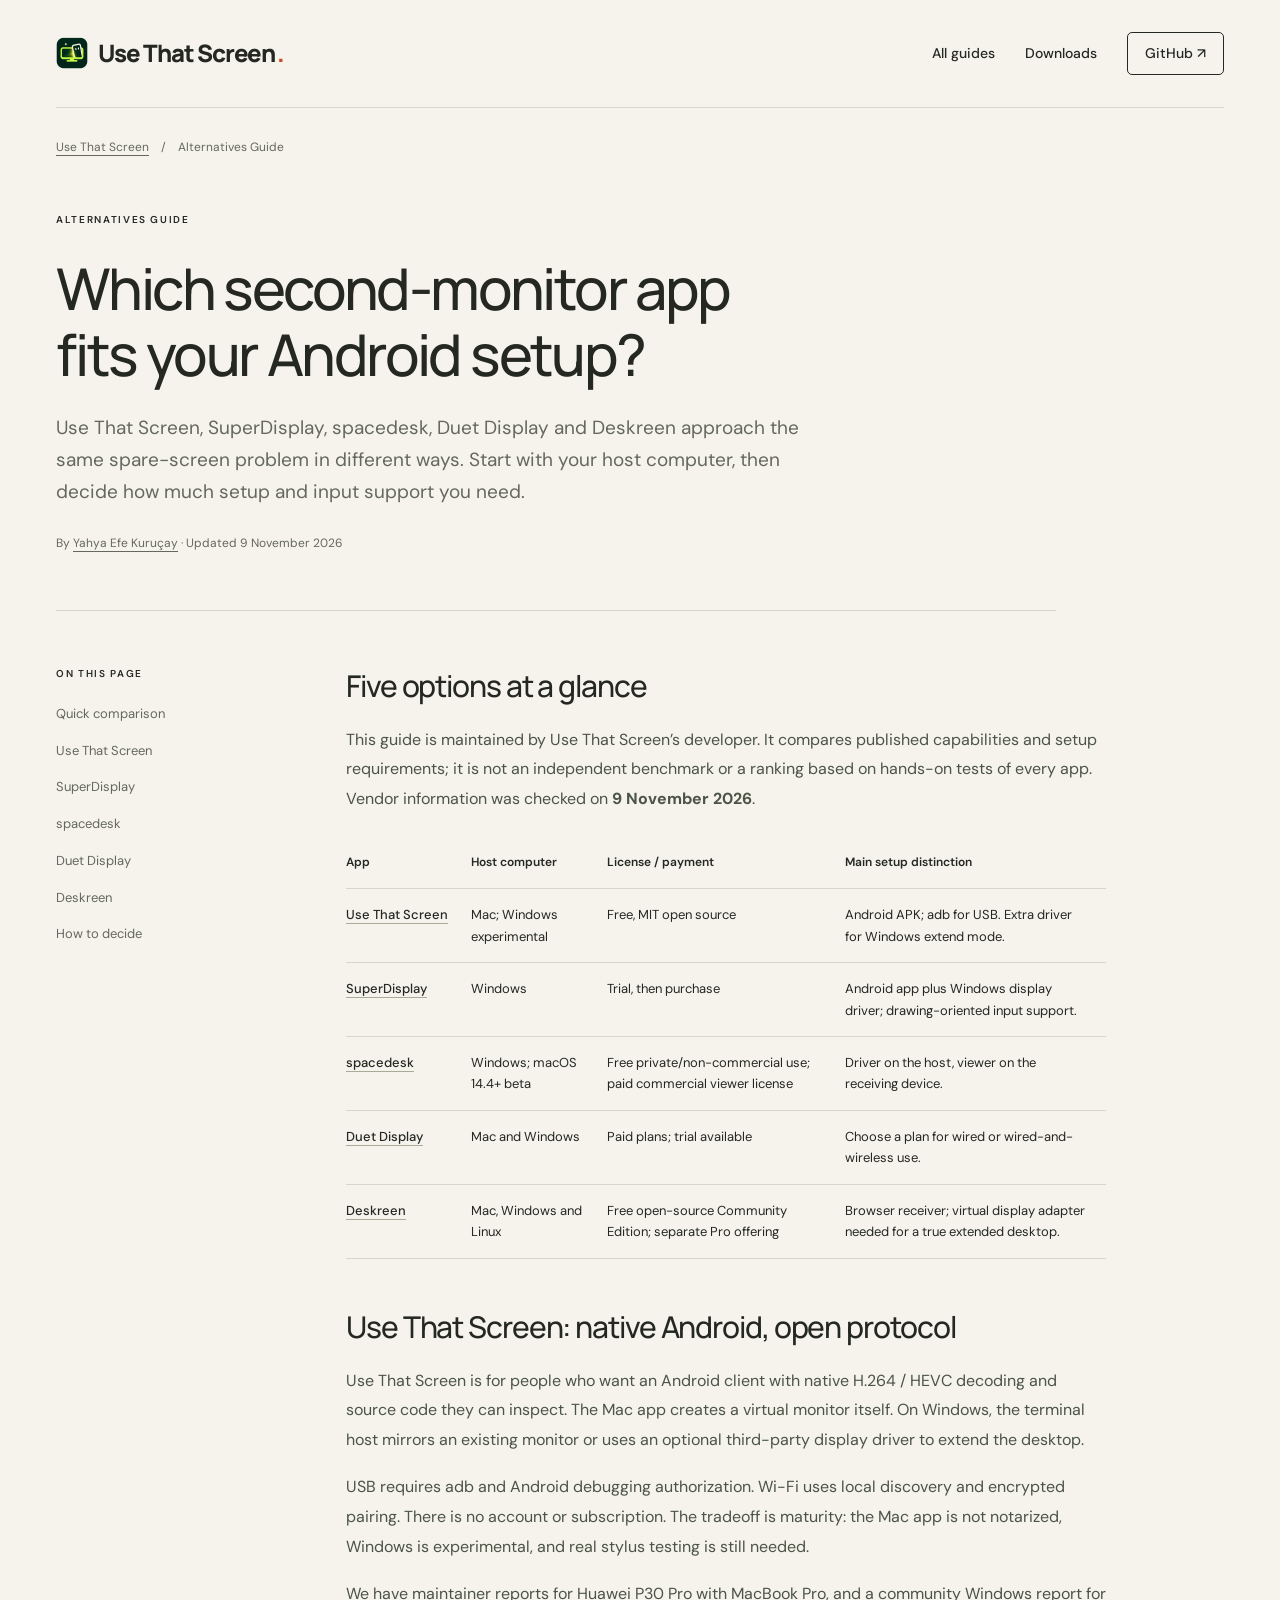
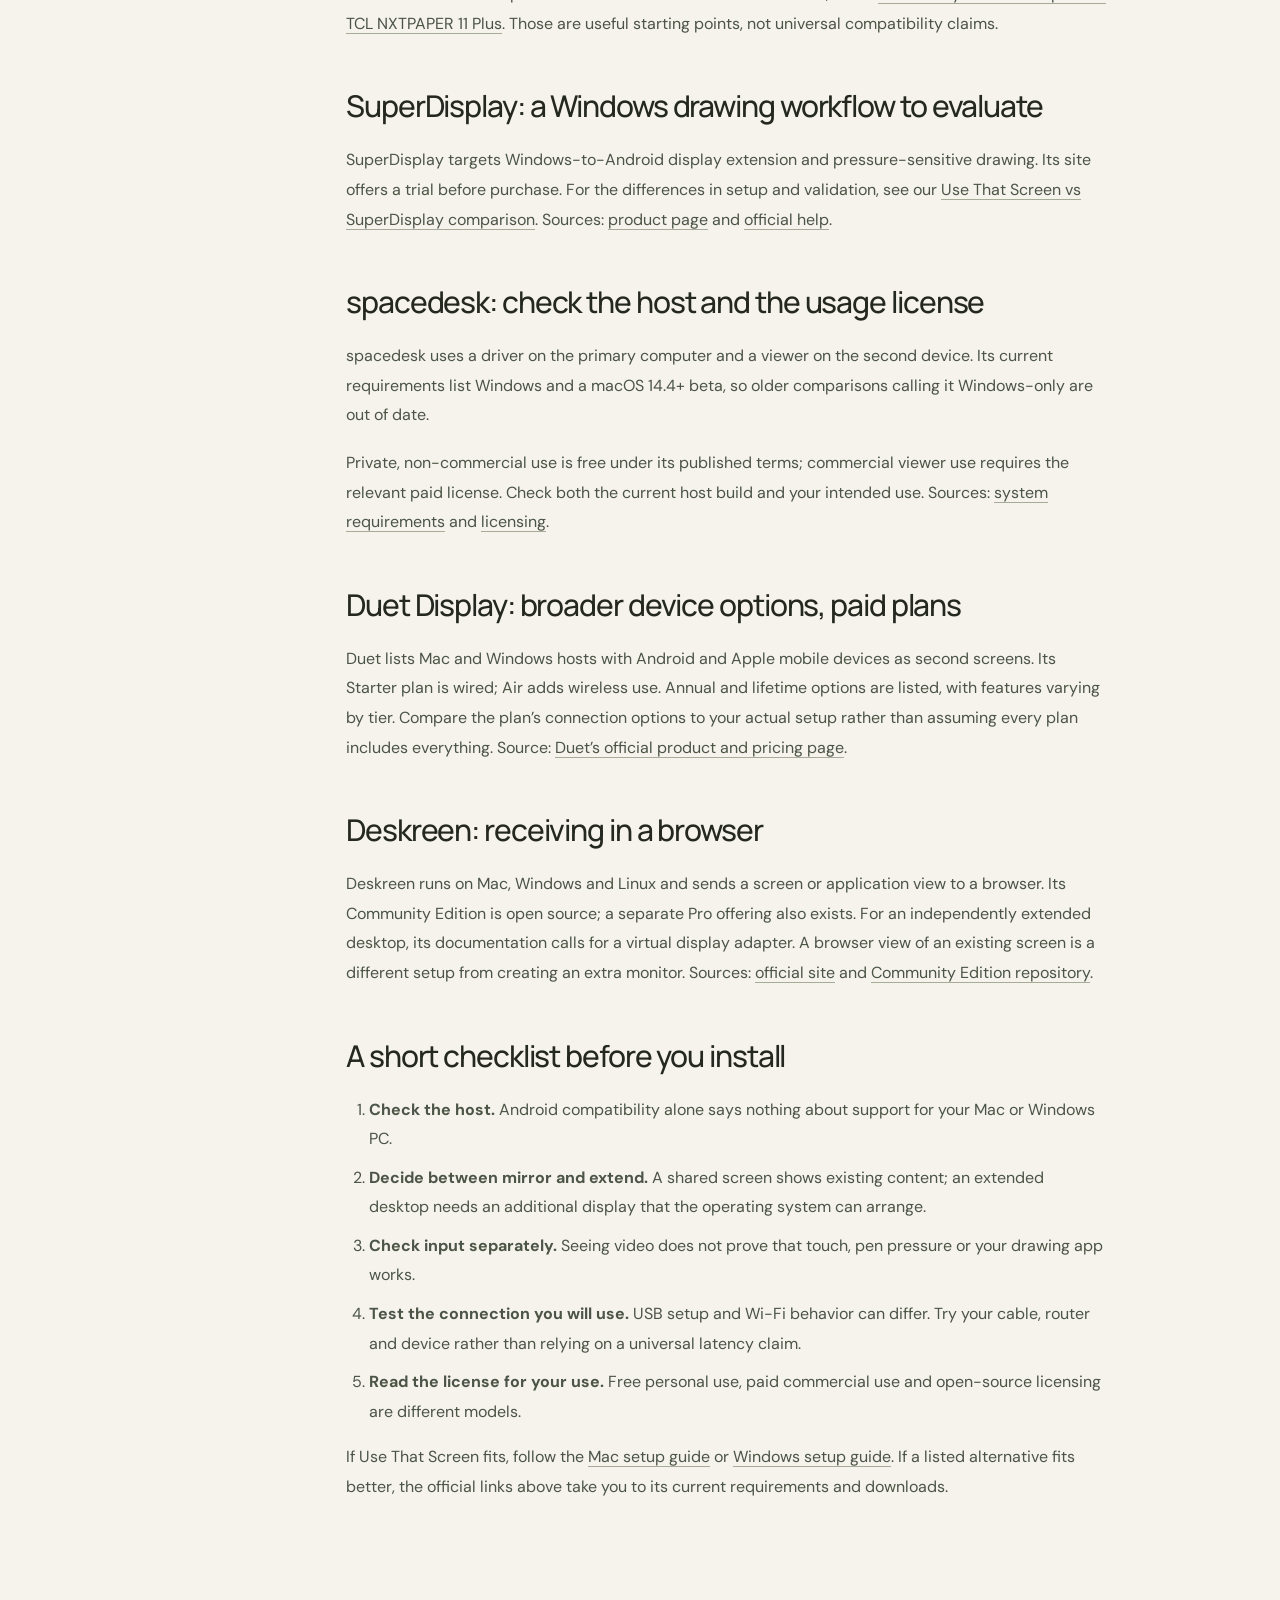
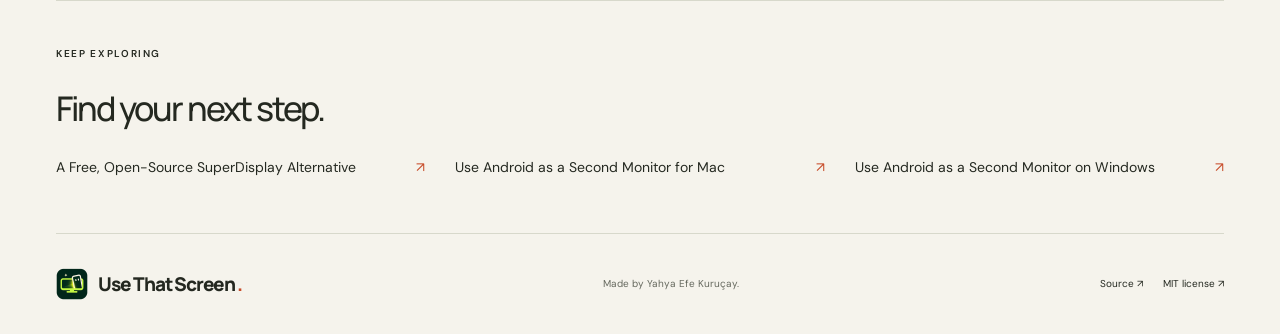
==== commit 14866a3c: "feat: adopt the portal logo across platforms" ====
--- a/docs/android-second-monitor-apps/index.html
+++ b/docs/android-second-monitor-apps/index.html
@@ -32,7 +32,8 @@
     />
     <meta name="twitter:card" content="summary_large_image" />
     <meta name="author" content="Yahya Efe Kuruçay" />
-    <link rel="icon" href="../assets/logo.svg" type="image/svg+xml" />
+    <link rel="icon" href="../assets/logo.png" type="image/png" sizes="256x256" />
+    <link rel="apple-touch-icon" href="../assets/logo.png" />
     <link rel="preconnect" href="https://fonts.googleapis.com" />
     <link rel="preconnect" href="https://fonts.gstatic.com" crossorigin />
     <link
@@ -86,12 +87,12 @@
     <a class="skip" href="#main">Skip to content</a>
     <header class="header wrap">
       <a class="brand" href="../" aria-label="Use That Screen home"
-        ><span class="brand-mark" aria-hidden="true"><i></i><i></i></span
-        >Use That Screen<span class="wordmark-dot">.</span></a
+        ><img class="brand-mark" src="../assets/logo.png" alt="" width="32" height="32"
+        />Use That Screen<span class="wordmark-dot">.</span></a
       >
       <nav aria-label="Main navigation">
         <a href="../#guides">All guides</a><a href="../#download">Downloads</a
-        ><a class="github-link" href="https://github.com/efekurucay/anydisplay"
+        ><a class="github-link" href="https://github.com/efekurucay/usethatscreen"
           >GitHub ↗</a
         >
       </nav>
@@ -123,7 +124,7 @@
           <p class="eyebrow">ON THIS PAGE</p>
           <nav aria-label="On this page">
             <a href="#compare">Quick comparison</a
-            ><a href="#anydisplay">Use That Screen</a
+            ><a href="#usethatscreen">Use That Screen</a
             ><a href="#superdisplay">SuperDisplay</a
             ><a href="#spacedesk">spacedesk</a><a href="#duet">Duet Display</a
             ><a href="#deskreen">Deskreen</a><a href="#decide">How to decide</a>
@@ -211,7 +212,7 @@
               </table>
             </div>
           </section>
-          <section id="anydisplay">
+          <section id="usethatscreen">
             <h2>Use That Screen: native Android, open protocol</h2>
             <p>
               Use That Screen is for people who want an Android client with native
@@ -230,7 +231,7 @@
             <p>
               We have maintainer reports for Huawei P30 Pro with MacBook Pro,
               and a
-              <a href="https://github.com/efekurucay/anydisplay/pull/3"
+              <a href="https://github.com/efekurucay/usethatscreen/pull/3"
                 >community Windows report for TCL NXTPAPER 11 Plus</a
               >. Those are useful starting points, not universal compatibility
               claims.
@@ -357,12 +358,13 @@
     </main>
     <footer class="wrap">
       <a class="brand" href="../"
-        >Use That Screen<span class="wordmark-dot">.</span></a
+        ><img class="brand-mark" src="../assets/logo.png" alt="" width="32" height="32"
+        />Use That Screen<span class="wordmark-dot">.</span></a
       >
       <p>Made by <a href="https://efekurucay.com">Yahya Efe Kuruçay</a>.</p>
       <div>
-        <a href="https://github.com/efekurucay/anydisplay">Source ↗</a
-        ><a href="https://github.com/efekurucay/anydisplay/blob/main/LICENSE"
+        <a href="https://github.com/efekurucay/usethatscreen">Source ↗</a
+        ><a href="https://github.com/efekurucay/usethatscreen/blob/main/LICENSE"
           >MIT license ↗</a
         >
       </div>
--- a/docs/assets/site.css
+++ b/docs/assets/site.css
@@ -87,29 +87,10 @@
   margin-left: -8px;
 }
 .brand-mark {
-  position: relative;
-  width: 31px;
-  height: 29px;
   flex: none;
-  display: inline-block;
-  margin-right: 3px;
-}
-.brand-mark i {
-  position: absolute;
   display: block;
-  width: 24px;
-  height: 18px;
-  border: 2px solid var(--ink);
-  border-radius: 3px;
-  top: 2px;
-  left: 0;
-}
-.brand-mark i + i {
-  background: var(--paper);
-  top: 10px;
-  left: 12px;
-  width: 17px;
-  height: 18px;
+  width: 32px;
+  height: 32px;
 }
 nav {
   display: flex;
@@ -1105,9 +1086,10 @@
   }
   .header {
     height: 80px;
+    column-gap: 14px;
   }
   .brand {
-    font-size: 22px;
+    font-size: clamp(18px, 5vw, 22px);
   }
   nav {
     gap: 16px;
